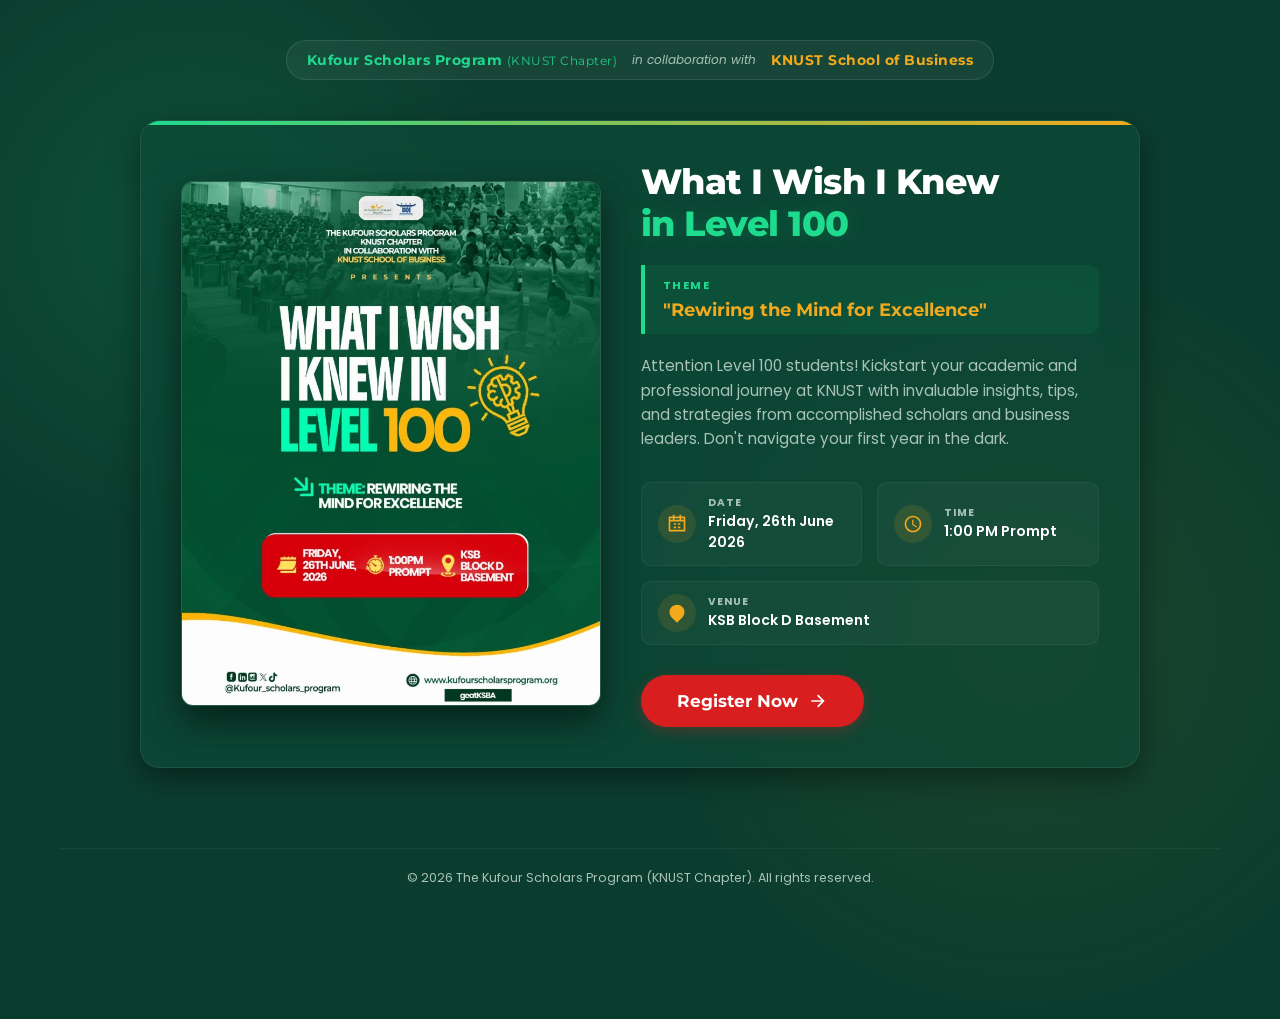
==== index.html @ 26bb8a74 "Initial commit: Event registration form for What I Wish I Knew in Level 100" ====
<!DOCTYPE html>
<html lang="en">
<head>
  <meta charset="UTF-8">
  <meta name="viewport" content="width=device-width, initial-scale=1.0">
  <title>What I Wish I Knew in Level 100 | Registration</title>
  
  <!-- Google Fonts -->
  <link rel="preconnect" href="https://fonts.googleapis.com">
  <link rel="preconnect" href="https://fonts.gstatic.com" crossorigin>
  <link href="https://fonts.googleapis.com/css2?family=Montserrat:ital,wght@0,100..900;1,100..900&family=Poppins:ital,wght@0,100..900;1,100..900&display=swap" rel="stylesheet">
  
  <!-- CSS Stylesheet -->
  <link rel="stylesheet" href="style.css">
</head>
<body>

  <!-- Decorative background elements for premium feel -->
  <div class="bg-glow-1"></div>
  <div class="bg-glow-2"></div>

  <div class="app-container">
    
    <!-- Header with Collaboration Branding -->
    <header class="main-header animate-fade-in">
      <div class="organizers">
        <span class="organizer-badge KSP">Kufour Scholars Program <span class="chapter">(KNUST Chapter)</span></span>
        <span class="collab-separator">in collaboration with</span>
        <span class="organizer-badge KSB">KNUST School of Business</span>
      </div>
    </header>

    <main class="content-wrapper">
      
      <!-- ================= PAGE 1: WELCOME VIEW ================= -->
      <section id="welcome-view" class="view-card animate-slide-up">
        <div class="welcome-layout">
          <!-- Flyer Section -->
          <div class="flyer-container">
            <img src="assets/event-flyer.jpg" alt="Event Flyer - What I Wish I Knew in Level 100" class="event-flyer" id="flyer-img">
          </div>
          
          <!-- Event Intro Section -->
          <div class="welcome-details">
            <h1 class="event-title">What I Wish I Knew <br><span class="highlight-emerald">in Level 100</span></h1>
            
            <div class="theme-tag">
              <span class="tag-label">THEME</span>
              <p class="theme-text">"Rewiring the Mind for Excellence"</p>
            </div>

            <p class="event-description">
              Attention Level 100 students! Kickstart your academic and professional journey at KNUST with invaluable insights, tips, and strategies from accomplished scholars and business leaders. Don't navigate your first year in the dark.
            </p>

            <!-- Event Metadata (Date, Time, Venue) -->
            <div class="metadata-grid">
              <div class="meta-item">
                <div class="meta-icon icon-gold">
                  <!-- Calendar Icon -->
                  <svg xmlns="http://www.w3.org/2000/svg" viewBox="0 0 24 24" fill="currentColor" width="20" height="20">
                    <path d="M17 3H21C21.5523 3 22 3.44772 22 4V20C22 20.5523 21.5523 21 21 21H3C2.44772 21 2 20.5523 2 20V4C2 3.44772 2.44772 3 3 3H7V1H9V3H15V1H17V3ZM20 9H4V19H20V9ZM7 5H4V7H20V5H17V7H15V5H9V7H7V5ZM16 11V13H13V11H16ZM11 11V13H8V11H11ZM16 15V17H13V15H16ZM11 15V17H8V15H11Z"></path>
                  </svg>
                </div>
                <div class="meta-content">
                  <span class="meta-label">DATE</span>
                  <span class="meta-value">Friday, 26th June 2026</span>
                </div>
              </div>

              <div class="meta-item">
                <div class="meta-icon icon-gold">
                  <!-- Clock Icon -->
                  <svg xmlns="http://www.w3.org/2000/svg" viewBox="0 0 24 24" fill="currentColor" width="20" height="20">
                    <path d="M12 22C6.47715 22 2 17.5228 2 12C2 6.47715 6.47715 2 12 2C17.5228 2 22 6.47715 22 12C22 17.5228 17.5228 22 12 22ZM12 20C16.4183 20 20 16.4183 20 12C20 7.58172 16.4183 4 12 4C7.58172 4 4 7.58172 4 12C4 16.4183 7.58172 20 12 20ZM12.5 7V12.25L17 14.92L16.25 16.15L11 13V7H12.5Z"></path>
                  </svg>
                </div>
                <div class="meta-content">
                  <span class="meta-label">TIME</span>
                  <span class="meta-value">1:00 PM Prompt</span>
                </div>
              </div>

              <div class="meta-item full-width">
                <div class="meta-icon icon-gold">
                  <!-- Map Pin Icon -->
                  <svg xmlns="http://www.w3.org/2000/svg" viewBox="0 0 24 24" fill="currentColor" width="20" height="20">
                    <path d="M12 23.7279L5.63604 17.364C2.12132 13.8492 2.12132 8.15076 5.63604 4.63604C9.15076 1.12132 14.8492 1.12132 18.364 4.63604C21.8787 8.15076 21.8787 13.8492 18.364 17.364L12 23.7279ZM16.9497 15.9497L12 20.8995L7.05025 15.9497C4.31658 13.2161 4.31658 8.78392 7.05025 6.05025C9.78392 3.31658 14.2161 3.31658 16.9497 6.05025C19.6834 8.78392 19.6834 13.2161 16.9497 15.9497ZM12 13C10.8954 13 10 12.1046 10 11C10 9.89543 10.8954 9 12 9C13.1046 9 14 9.89543 14 11C14 12.1046 13.1046 13 12 13Z"></path>
                  </svg>
                </div>
                <div class="meta-content">
                  <span class="meta-label">VENUE</span>
                  <span class="meta-value">KSB Block D Basement</span>
                </div>
              </div>
            </div>

            <!-- Call to Action -->
            <div class="cta-container">
              <button id="btn-go-to-register" class="btn btn-primary btn-red btn-large">
                <span>Register Now</span>
                <svg xmlns="http://www.w3.org/2000/svg" viewBox="0 0 24 24" fill="currentColor" width="20" height="20">
                  <path d="M16.1716 11L10.8076 5.63604L12.2218 4.22183L20 12L12.2218 19.7782L10.8076 18.364L16.1716 13H4V11H16.1716Z"></path>
                </svg>
              </button>
            </div>
          </div>
        </div>
      </section>

      <!-- ================= PAGE 2: REGISTRATION FORM ================= -->
      <section id="form-view" class="view-card hidden animate-slide-up">
        
        <!-- Back Button -->
        <button id="btn-back-to-welcome" class="btn-back">
          <svg xmlns="http://www.w3.org/2000/svg" viewBox="0 0 24 24" fill="currentColor" width="18" height="18">
            <path d="M7.82843 11H20V13H7.82843L13.1924 18.364L11.7782 19.7782L4 12L11.7782 4.22183L13.1924 5.63604L7.82843 11Z"></path>
          </svg>
          <span>Back to Event Details</span>
        </button>

        <h2 class="form-title">Secure Your Seat</h2>
        <p class="form-subtitle">Fill out the form below to register. All fields are required.</p>

        <!-- The Registration Form -->
        <form id="registration-form" novalidate>
          
          <!-- Full Name -->
          <div class="form-group">
            <label for="input-fullname" class="form-label">Full Name</label>
            <div class="input-wrapper">
              <input type="text" id="input-fullname" name="fullname" class="form-input" placeholder="e.g. John Doe" required autocomplete="name">
              <span class="focus-border"></span>
            </div>
            <span class="error-message" id="error-fullname">Please enter your full name.</span>
          </div>

          <!-- Email Address -->
          <div class="form-group">
            <label for="input-email" class="form-label">Email Address</label>
            <div class="input-wrapper">
              <input type="email" id="input-email" name="email" class="form-input" placeholder="e.g. student@st.knust.edu.gh" required autocomplete="email">
              <span class="focus-border"></span>
            </div>
            <span class="error-message" id="error-email">Please enter a valid email address.</span>
          </div>

          <!-- Contact Number -->
          <div class="form-group">
            <label for="input-phone" class="form-label">Contact Number</label>
            <div class="input-wrapper">
              <input type="tel" id="input-phone" name="phone" class="form-input" placeholder="e.g. 0241234567" required autocomplete="tel">
              <span class="focus-border"></span>
            </div>
            <span class="error-message" id="error-phone">Please enter a valid contact number (10 digits).</span>
          </div>

          <!-- College Dropdown -->
          <div class="form-group">
            <label for="select-college" class="form-label">KNUST College</label>
            <div class="select-wrapper">
              <select id="select-college" name="college" class="form-input form-select" required>
                <option value="" disabled selected hidden>Select your college...</option>
                <option value="College of Engineering">College of Engineering (CoE)</option>
                <option value="College of Science">College of Science (CoS)</option>
                <option value="College of Art and Built Environment">College of Art and Built Environment (CABE)</option>
                <option value="College of Agriculture and Natural Resources">College of Agriculture and Natural Resources (CANR)</option>
                <option value="College of Health Sciences">College of Health Sciences (CHS)</option>
                <option value="College of Humanities and Social Sciences">College of Humanities and Social Sciences (CoHSS)</option>
              </select>
              <span class="select-arrow">
                <svg xmlns="http://www.w3.org/2000/svg" viewBox="0 0 24 24" fill="currentColor" width="20" height="20">
                  <path d="M12 16L6 10H18L12 16Z"></path>
                </svg>
              </span>
            </div>
            <span class="error-message" id="error-college">Please select your college.</span>
          </div>

          <!-- General Form Error Banner -->
          <div id="form-error-banner" class="alert-banner alert-error hidden">
            <svg xmlns="http://www.w3.org/2000/svg" viewBox="0 0 24 24" fill="currentColor" width="20" height="20">
              <path d="M12 22C6.47715 22 2 17.5228 2 12C2 6.47715 6.47715 2 12 2C17.5228 2 22 6.47715 22 12C22 17.5228 17.5228 22 12 22ZM12 20C16.4183 20 20 16.4183 20 12C20 7.58172 16.4183 4 12 4C7.58172 4 4 7.58172 4 12C4 16.4183 7.58172 20 12 20ZM11 15H13V17H11V15ZM11 7H13V13H11V7Z"></path>
            </svg>
            <span id="form-error-text">Submission failed. Please check your network and try again.</span>
          </div>

          <!-- Submit Button Container -->
          <div class="submit-container">
            <button type="submit" id="btn-submit" class="btn btn-primary btn-red btn-full">
              <span id="btn-submit-text">Submit Registration</span>
              <span id="btn-submit-spinner" class="spinner hidden"></span>
            </button>
          </div>

        </form>
      </section>

      <!-- ================= SUCCESS VIEW ================= -->
      <section id="success-view" class="view-card hidden animate-scale-up text-center">
        <div class="success-illustration">
          <div class="success-icon-bg">
            <svg xmlns="http://www.w3.org/2000/svg" viewBox="0 0 24 24" fill="none" stroke="currentColor" stroke-width="2.5" stroke-linecap="round" stroke-linejoin="round" class="success-check">
              <polyline points="20 6 9 17 4 12"></polyline>
            </svg>
          </div>
        </div>
        
        <h2 class="success-title">Thank you, you're registered!</h2>
        <p class="success-message">
          Your seat has been reserved for <strong>"What I Wish I Knew in Level 100"</strong>.
        </p>

        <div class="success-details-card">
          <div class="detail-row">
            <span class="detail-label">Date:</span>
            <span class="detail-val">Friday, 26th June 2026</span>
          </div>
          <div class="detail-row">
            <span class="detail-label">Time:</span>
            <span class="detail-val">1:00 PM prompt</span>
          </div>
          <div class="detail-row">
            <span class="detail-label">Venue:</span>
            <span class="detail-val">KSB Block D Basement</span>
          </div>
        </div>

        <p class="success-note">
          We look forward to seeing you at the event!
        </p>

        <button id="btn-register-another" class="btn btn-secondary btn-outline">
          Register Another Person
        </button>
      </section>

    </main>

    <!-- Footer -->
    <footer class="main-footer">
      <p>&copy; 2026 The Kufour Scholars Program (KNUST Chapter). All rights reserved.</p>
    </footer>
  </div>

  <!-- Scripts -->
  <script src="app.js"></script>
</body>
</html>
---- style.css ----
/* Custom CSS Design for KSP & KSB Event Registration */

/* CSS Variables for Premium Design System */
:root {
  --primary-bg: #0B3D2E; /* Deep forest green */
  --primary-bg-light: #0d4a38;
  --accent-emerald: #1FDB8E; /* Emerald / Mint green */
  --accent-gold: #F2A91C; /* Golden yellow / Amber */
  --accent-red: #D81E1E; /* Red (used sparingly for CTA/Submit) */
  --accent-red-hover: #b81616;
  --text-white: #FFFFFF;
  --text-gray: #A9C2BA;
  --text-dark: #112D24;
  --shadow-premium: 0 10px 30px rgba(0, 0, 0, 0.4);
  --shadow-glow: 0 0 20px rgba(31, 219, 142, 0.2);
  --border-radius-pill: 50px;
  --border-radius-card: 20px;
  --font-title: 'Montserrat', sans-serif;
  --font-body: 'Poppins', sans-serif;
}

/* Base Reset & Styling */
* {
  margin: 0;
  padding: 0;
  box-sizing: border-box;
}

body {
  font-family: var(--font-body);
  background-color: var(--primary-bg);
  color: var(--text-white);
  min-height: 100vh;
  position: relative;
  overflow-x: hidden;
  display: flex;
  flex-direction: column;
  justify-content: space-between;
}

/* Background Glow Effects */
.bg-glow-1 {
  position: absolute;
  top: -10%;
  left: -10%;
  width: 50vw;
  height: 50vw;
  background: radial-gradient(circle, rgba(31, 219, 142, 0.12) 0%, rgba(11, 61, 46, 0) 70%);
  pointer-events: none;
  z-index: 0;
}

.bg-glow-2 {
  position: absolute;
  bottom: -10%;
  right: -10%;
  width: 60vw;
  height: 60vw;
  background: radial-gradient(circle, rgba(242, 169, 28, 0.08) 0%, rgba(11, 61, 46, 0) 70%);
  pointer-events: none;
  z-index: 0;
}

/* App Container */
.app-container {
  width: 100%;
  max-width: 1200px;
  margin: 0 auto;
  padding: 20px;
  display: flex;
  flex-direction: column;
  min-height: 100vh;
  position: relative;
  z-index: 1;
}

/* Header Branding */
.main-header {
  padding: 20px 0 30px;
  text-align: center;
}

.organizers {
  display: inline-flex;
  align-items: center;
  justify-content: center;
  flex-wrap: wrap;
  gap: 10px;
  background: rgba(255, 255, 255, 0.05);
  border: 1px solid rgba(255, 255, 255, 0.1);
  padding: 10px 20px;
  border-radius: 50px;
  backdrop-filter: blur(10px);
}

.organizer-badge {
  font-family: var(--font-title);
  font-weight: 700;
  font-size: 0.85rem;
  letter-spacing: 0.5px;
}

.organizer-badge.KSP {
  color: var(--accent-emerald);
}

.organizer-badge .chapter {
  font-weight: 400;
  font-size: 0.75rem;
  opacity: 0.9;
}

.organizer-badge.KSB {
  color: var(--accent-gold);
}

.collab-separator {
  font-size: 0.75rem;
  color: var(--text-gray);
  font-style: italic;
  padding: 0 5px;
}

/* Main Content Wrapper */
.content-wrapper {
  flex-grow: 1;
  display: flex;
  align-items: center;
  justify-content: center;
  padding: 10px 0 40px;
}

/* Main Card Containers */
.view-card {
  background: rgba(13, 74, 56, 0.65);
  border: 1px solid rgba(255, 255, 255, 0.08);
  border-radius: var(--border-radius-card);
  padding: 40px;
  width: 100%;
  max-width: 1000px;
  box-shadow: var(--shadow-premium);
  backdrop-filter: blur(16px);
  position: relative;
  overflow: hidden;
}

.view-card::before {
  content: '';
  position: absolute;
  top: 0;
  left: 0;
  width: 100%;
  height: 4px;
  background: linear-gradient(90deg, var(--accent-emerald), var(--accent-gold));
}

#form-view.view-card {
  max-width: 600px;
}

#success-view.view-card {
  max-width: 550px;
  padding: 50px 40px;
}

/* Page 1: Welcome Layout */
.welcome-layout {
  display: grid;
  grid-template-columns: 1.1fr 1.2fr;
  gap: 40px;
  align-items: center;
}

.flyer-container {
  border-radius: 12px;
  overflow: hidden;
  box-shadow: 0 15px 35px rgba(0,0,0,0.5);
  border: 1px solid rgba(255, 255, 255, 0.1);
  display: flex;
  justify-content: center;
  align-items: center;
  aspect-ratio: 4/5;
  background-color: var(--primary-bg-light);
}

.event-flyer {
  width: 100%;
  height: 100%;
  object-fit: cover;
  transition: transform 0.5s ease;
}

.flyer-container:hover .event-flyer {
  transform: scale(1.03);
}

/* Welcome Details text formatting */
.welcome-details {
  display: flex;
  flex-direction: column;
  gap: 20px;
}

.event-title {
  font-family: var(--font-title);
  font-weight: 800;
  font-size: 2.2rem;
  line-height: 1.2;
  color: var(--text-white);
  letter-spacing: -0.5px;
}

.highlight-emerald {
  color: var(--accent-emerald);
  text-shadow: var(--shadow-glow);
}

.theme-tag {
  display: inline-flex;
  flex-direction: column;
  background: rgba(31, 219, 142, 0.08);
  border-left: 4px solid var(--accent-emerald);
  padding: 12px 18px;
  border-radius: 0 10px 10px 0;
}

.tag-label {
  font-size: 0.7rem;
  font-weight: 700;
  color: var(--accent-emerald);
  letter-spacing: 1.5px;
  margin-bottom: 4px;
}

.theme-text {
  font-family: var(--font-title);
  font-weight: 700;
  font-size: 1.15rem;
  color: var(--accent-gold);
  line-height: 1.3;
}

.event-description {
  color: var(--text-gray);
  font-size: 0.95rem;
  line-height: 1.6;
}

/* Metadata Grid */
.metadata-grid {
  display: grid;
  grid-template-columns: 1fr 1fr;
  gap: 15px;
  margin: 10px 0;
}

.meta-item {
  display: flex;
  align-items: center;
  gap: 12px;
  background: rgba(255, 255, 255, 0.03);
  border: 1px solid rgba(255, 255, 255, 0.05);
  padding: 12px 16px;
  border-radius: 10px;
}

.meta-item.full-width {
  grid-column: span 2;
}

.meta-icon {
  display: flex;
  align-items: center;
  justify-content: center;
  background: rgba(242, 169, 28, 0.12);
  color: var(--accent-gold);
  width: 38px;
  height: 38px;
  border-radius: 50%;
  flex-shrink: 0;
}

.meta-content {
  display: flex;
  flex-direction: column;
}

.meta-label {
  font-size: 0.65rem;
  font-weight: 700;
  color: var(--text-gray);
  letter-spacing: 1px;
}

.meta-value {
  font-size: 0.88rem;
  font-weight: 600;
  color: var(--text-white);
}

/* Buttons System */
.btn {
  display: inline-flex;
  align-items: center;
  justify-content: center;
  gap: 10px;
  font-family: var(--font-title);
  font-weight: 700;
  font-size: 1rem;
  padding: 14px 28px;
  border-radius: var(--border-radius-pill);
  cursor: pointer;
  transition: all 0.3s cubic-bezier(0.25, 0.8, 0.25, 1);
  border: none;
  text-decoration: none;
}

.btn-large {
  padding: 16px 36px;
  font-size: 1.05rem;
}

.btn-full {
  width: 100%;
}

.btn-red {
  background-color: var(--accent-red);
  color: var(--text-white);
  box-shadow: 0 4px 15px rgba(216, 30, 30, 0.3);
}

.btn-red:hover:not(:disabled) {
  background-color: var(--accent-red-hover);
  transform: translateY(-2px);
  box-shadow: 0 6px 20px rgba(216, 30, 30, 0.45);
}

.btn-red:active:not(:disabled) {
  transform: translateY(0);
}

.btn-red:disabled {
  background-color: #632222;
  color: #a87e7e;
  cursor: not-allowed;
  box-shadow: none;
}

.btn-secondary {
  background-color: transparent;
  color: var(--text-white);
}

.btn-outline {
  border: 2px solid var(--accent-emerald);
  color: var(--accent-emerald);
}

.btn-outline:hover {
  background-color: var(--accent-emerald);
  color: var(--text-dark);
  box-shadow: var(--shadow-glow);
}

/* Back Button styling */
.btn-back {
  background: transparent;
  border: none;
  color: var(--accent-emerald);
  display: inline-flex;
  align-items: center;
  gap: 8px;
  font-family: var(--font-title);
  font-weight: 600;
  font-size: 0.85rem;
  cursor: pointer;
  margin-bottom: 25px;
  padding: 5px 0;
  transition: color 0.2s ease;
}

.btn-back:hover {
  color: var(--accent-gold);
}

/* Page 2: Registration Form layout */
.form-title {
  font-family: var(--font-title);
  font-weight: 800;
  font-size: 1.8rem;
  color: var(--text-white);
  margin-bottom: 6px;
}

.form-subtitle {
  color: var(--text-gray);
  font-size: 0.9rem;
  margin-bottom: 30px;
}

/* Form Fields Styling */
.form-group {
  margin-bottom: 22px;
  display: flex;
  flex-direction: column;
}

.form-label {
  font-family: var(--font-title);
  font-weight: 600;
  font-size: 0.85rem;
  color: var(--accent-emerald);
  margin-bottom: 8px;
  letter-spacing: 0.5px;
}

.input-wrapper {
  position: relative;
  width: 100%;
}

.form-input {
  width: 100%;
  background-color: rgba(11, 61, 46, 0.5);
  border: 1.5px solid rgba(255, 255, 255, 0.12);
  border-radius: 10px;
  padding: 14px 16px;
  color: var(--text-white);
  font-family: var(--font-body);
  font-size: 0.95rem;
  outline: none;
  transition: all 0.3s ease;
}

.form-input:focus {
  border-color: var(--accent-emerald);
  background-color: rgba(11, 61, 46, 0.8);
  box-shadow: 0 0 10px rgba(31, 219, 142, 0.15);
}

/* Select wrapper and customization */
.select-wrapper {
  position: relative;
  width: 100%;
}

.form-select {
  appearance: none;
  -webkit-appearance: none;
  -moz-appearance: none;
  cursor: pointer;
  padding-right: 45px;
}

.form-select option {
  background-color: var(--primary-bg);
  color: var(--text-white);
}

.select-arrow {
  position: absolute;
  right: 16px;
  top: 50%;
  transform: translateY(-50%);
  color: var(--accent-emerald);
  pointer-events: none;
  transition: transform 0.2s ease;
}

.form-select:focus + .select-arrow {
  transform: translateY(-50%) rotate(180deg);
}

/* Input validation styling */
.form-input.invalid {
  border-color: #ff4d4d !important;
  box-shadow: 0 0 10px rgba(255, 77, 77, 0.15) !important;
}

.error-message {
  font-size: 0.78rem;
  color: #ff4d4d;
  margin-top: 5px;
  display: none;
  font-weight: 500;
}

.form-group.has-error .error-message {
  display: block;
  animation: fadeIn 0.2s ease;
}

/* General alert banner styling */
.alert-banner {
  display: flex;
  align-items: center;
  gap: 12px;
  padding: 14px 18px;
  border-radius: 10px;
  margin-bottom: 20px;
  font-size: 0.88rem;
  font-weight: 500;
  line-height: 1.4;
}

.alert-error {
  background-color: rgba(216, 30, 30, 0.12);
  border: 1px solid rgba(216, 30, 30, 0.4);
  color: #ff8080;
}

/* Loading spinner */
.spinner {
  width: 20px;
  height: 20px;
  border: 2.5px solid rgba(255,255,255,0.3);
  border-radius: 50%;
  border-top-color: var(--text-white);
  animation: spin 0.8s linear infinite;
  display: inline-block;
}

@keyframes spin {
  to { transform: rotate(360deg); }
}

/* Success View Styling */
.success-illustration {
  margin-bottom: 25px;
  display: flex;
  justify-content: center;
}

.success-icon-bg {
  width: 72px;
  height: 72px;
  background-color: rgba(31, 219, 142, 0.12);
  border-radius: 50%;
  display: flex;
  align-items: center;
  justify-content: center;
  border: 2px solid var(--accent-emerald);
  box-shadow: var(--shadow-glow);
}

.success-check {
  width: 36px;
  height: 36px;
  color: var(--accent-emerald);
  stroke-dasharray: 100;
  stroke-dashoffset: 100;
  animation: checkDraw 0.6s cubic-bezier(0.65, 0, 0.45, 1) 0.2s forwards;
}

@keyframes checkDraw {
  to { stroke-dashoffset: 0; }
}

.success-title {
  font-family: var(--font-title);
  font-weight: 800;
  font-size: 1.85rem;
  color: var(--accent-emerald);
  margin-bottom: 12px;
}

.success-message {
  color: var(--text-white);
  font-size: 0.95rem;
  margin-bottom: 25px;
  line-height: 1.5;
}

.success-details-card {
  background: rgba(11, 61, 46, 0.4);
  border: 1.5px solid rgba(255, 255, 255, 0.08);
  border-radius: 12px;
  padding: 18px 22px;
  margin-bottom: 25px;
  text-align: left;
}

.detail-row {
  display: flex;
  justify-content: space-between;
  padding: 10px 0;
  border-bottom: 1px solid rgba(255, 255, 255, 0.06);
}

.detail-row:last-child {
  border-bottom: none;
  padding-bottom: 5px;
}

.detail-row:first-child {
  padding-top: 5px;
}

.detail-label {
  font-family: var(--font-title);
  font-weight: 600;
  font-size: 0.85rem;
  color: var(--accent-gold);
}

.detail-val {
  font-size: 0.88rem;
  font-weight: 500;
}

.success-note {
  font-size: 0.82rem;
  color: var(--text-gray);
  margin-bottom: 30px;
}

/* Helper Utilities */
.hidden {
  display: none !important;
}

.text-center {
  text-align: center;
}

/* Animations classes */
.animate-fade-in {
  animation: fadeIn 0.6s cubic-bezier(0.16, 1, 0.3, 1) forwards;
}

.animate-slide-up {
  animation: slideUp 0.7s cubic-bezier(0.16, 1, 0.3, 1) forwards;
}

.animate-scale-up {
  animation: scaleUp 0.6s cubic-bezier(0.34, 1.56, 0.64, 1) forwards;
}

@keyframes fadeIn {
  from { opacity: 0; }
  to { opacity: 1; }
}

@keyframes slideUp {
  from {
    opacity: 0;
    transform: translateY(30px);
  }
  to {
    opacity: 1;
    transform: translateY(0);
  }
}

@keyframes scaleUp {
  from {
    opacity: 0;
    transform: scale(0.95) translateY(10px);
  }
  to {
    opacity: 1;
    transform: scale(1) translateY(0);
  }
}

/* Footer Styling */
.main-footer {
  text-align: center;
  padding: 20px 0;
  color: var(--text-gray);
  font-size: 0.78rem;
  border-top: 1px solid rgba(255, 255, 255, 0.05);
  margin-top: 40px;
}

/* ================= RESPONSIVE ADJUSTMENTS ================= */

@media (max-width: 900px) {
  .welcome-layout {
    grid-template-columns: 1fr;
    gap: 30px;
  }
  
  .flyer-container {
    max-width: 450px;
    margin: 0 auto;
  }
  
  .event-title {
    font-size: 1.85rem;
    text-align: center;
  }
  
  .welcome-details {
    text-align: center;
  }
  
  .theme-tag {
    text-align: center;
    border-left: none;
    border-top: 4px solid var(--accent-emerald);
    border-radius: 0 0 10px 10px;
    align-items: center;
  }
  
  .cta-container {
    justify-content: center;
  }
}

@media (max-width: 600px) {
  .app-container {
    padding: 12px;
  }
  
  .main-header {
    padding: 10px 0 20px;
  }
  
  .organizers {
    padding: 8px 14px;
    flex-direction: column;
    gap: 4px;
    border-radius: 15px;
  }
  
  .collab-separator {
    font-size: 0.65rem;
    padding: 0;
  }
  
  .view-card {
    padding: 24px 20px;
  }
  
  .event-title {
    font-size: 1.6rem;
  }
  
  .theme-text {
    font-size: 1rem;
  }
  
  .metadata-grid {
    grid-template-columns: 1fr;
  }
  
  .meta-item.full-width {
    grid-column: span 1;
  }
  
  .form-title {
    font-size: 1.5rem;
  }
  
  .btn {
    padding: 12px 24px;
    font-size: 0.95rem;
  }
  
  #success-view.view-card {
    padding: 30px 20px;
  }
  
  .success-title {
    font-size: 1.5rem;
  }
}
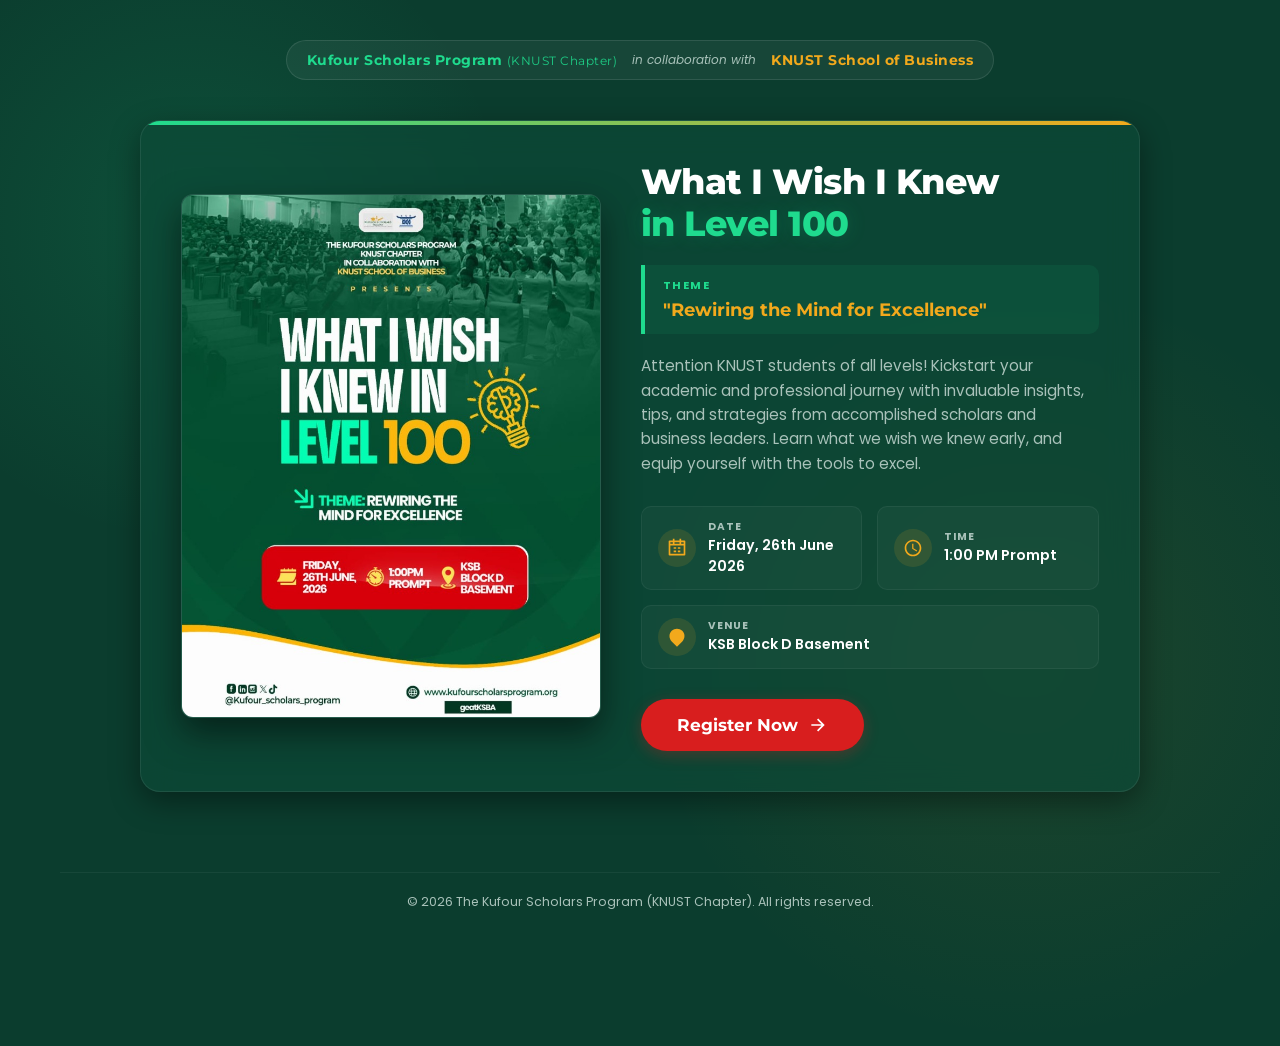
==== commit 74aafd98: "Fix: expand payload keys to resolve empty columns in Apps Script & update welcome description for al" ====
--- a/index.html
+++ b/index.html
@@ -50,7 +50,7 @@
             </div>
 
             <p class="event-description">
-              Attention Level 100 students! Kickstart your academic and professional journey at KNUST with invaluable insights, tips, and strategies from accomplished scholars and business leaders. Don't navigate your first year in the dark.
+              Attention KNUST students of all levels! Kickstart your academic and professional journey with invaluable insights, tips, and strategies from accomplished scholars and business leaders. Learn what we wish we knew early, and equip yourself with the tools to excel.
             </p>
 
             <!-- Event Metadata (Date, Time, Venue) -->
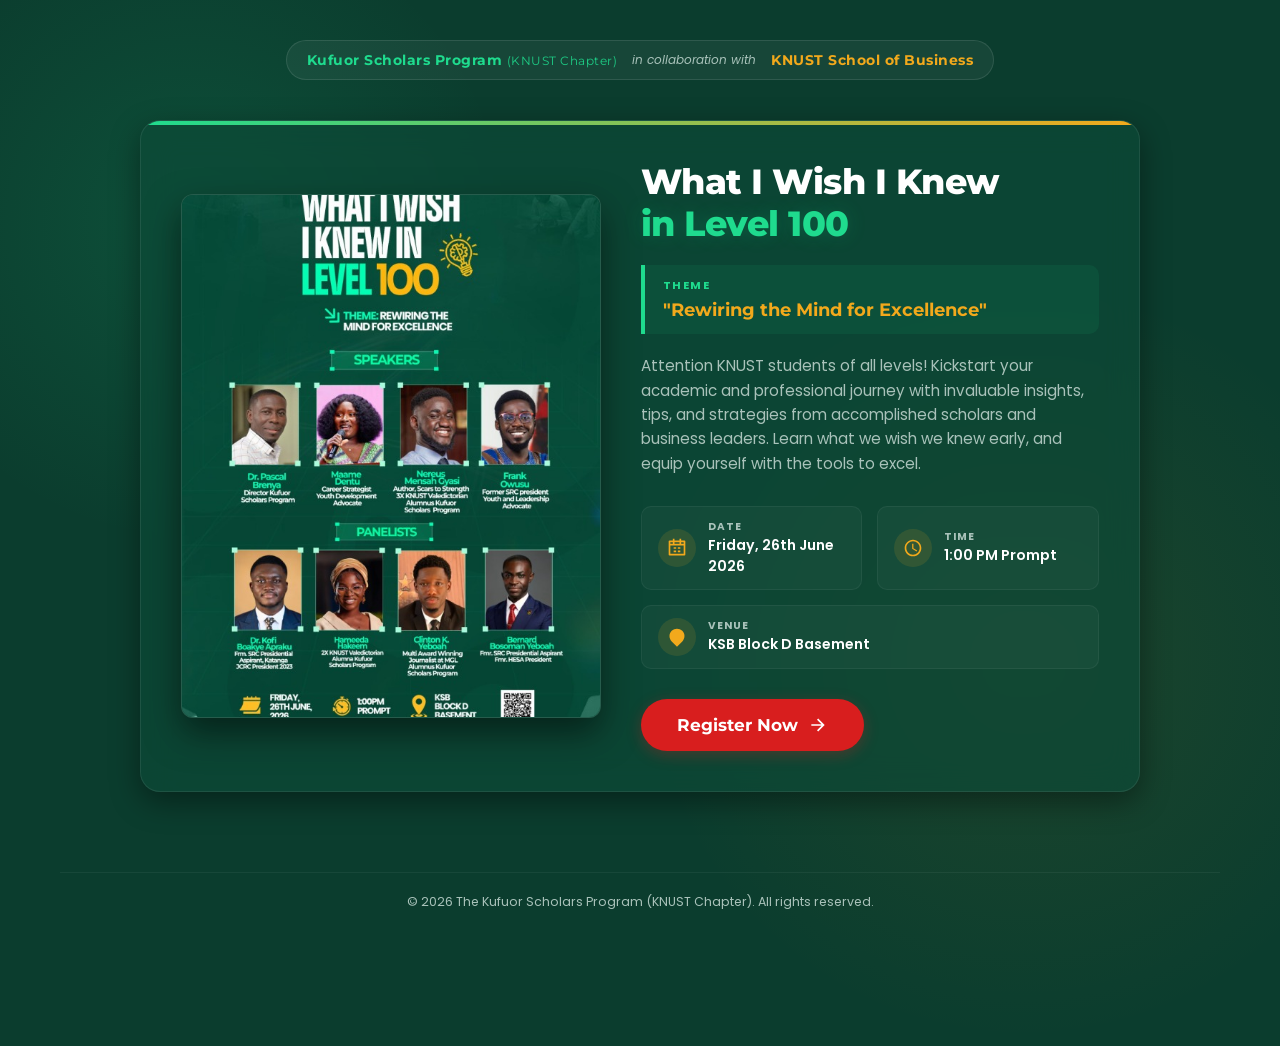
==== commit 91488527: "Fix: correct spelling of Kufuor and update event flyer to the latest version" ====
--- a/index.html
+++ b/index.html
@@ -24,7 +24,7 @@
     <!-- Header with Collaboration Branding -->
     <header class="main-header animate-fade-in">
       <div class="organizers">
-        <span class="organizer-badge KSP">Kufour Scholars Program <span class="chapter">(KNUST Chapter)</span></span>
+        <span class="organizer-badge KSP">Kufuor Scholars Program <span class="chapter">(KNUST Chapter)</span></span>
         <span class="collab-separator">in collaboration with</span>
         <span class="organizer-badge KSB">KNUST School of Business</span>
       </div>
@@ -142,7 +142,7 @@
               <input type="email" id="input-email" name="email" class="form-input" placeholder="e.g. student@st.knust.edu.gh" required autocomplete="email">
               <span class="focus-border"></span>
             </div>
-            <span class="error-message" id="error-email">Please enter a valid email address.</span>
+            <span class="error-message" id="error-email">Please enter a valid email address (e.g., name@domain.com).</span>
           </div>
 
           <!-- Contact Number -->
@@ -152,7 +152,7 @@
               <input type="tel" id="input-phone" name="phone" class="form-input" placeholder="e.g. 0241234567" required autocomplete="tel">
               <span class="focus-border"></span>
             </div>
-            <span class="error-message" id="error-phone">Please enter a valid contact number (10 digits).</span>
+            <span class="error-message" id="error-phone">Invalid format. Please enter 10 digits (e.g., 0241234567) or with country code (e.g., +233241234567).</span>
           </div>
 
           <!-- College Dropdown -->
@@ -239,7 +239,7 @@
 
     <!-- Footer -->
     <footer class="main-footer">
-      <p>&copy; 2026 The Kufour Scholars Program (KNUST Chapter). All rights reserved.</p>
+      <p>&copy; 2026 The Kufuor Scholars Program (KNUST Chapter). All rights reserved.</p>
     </footer>
   </div>
 
